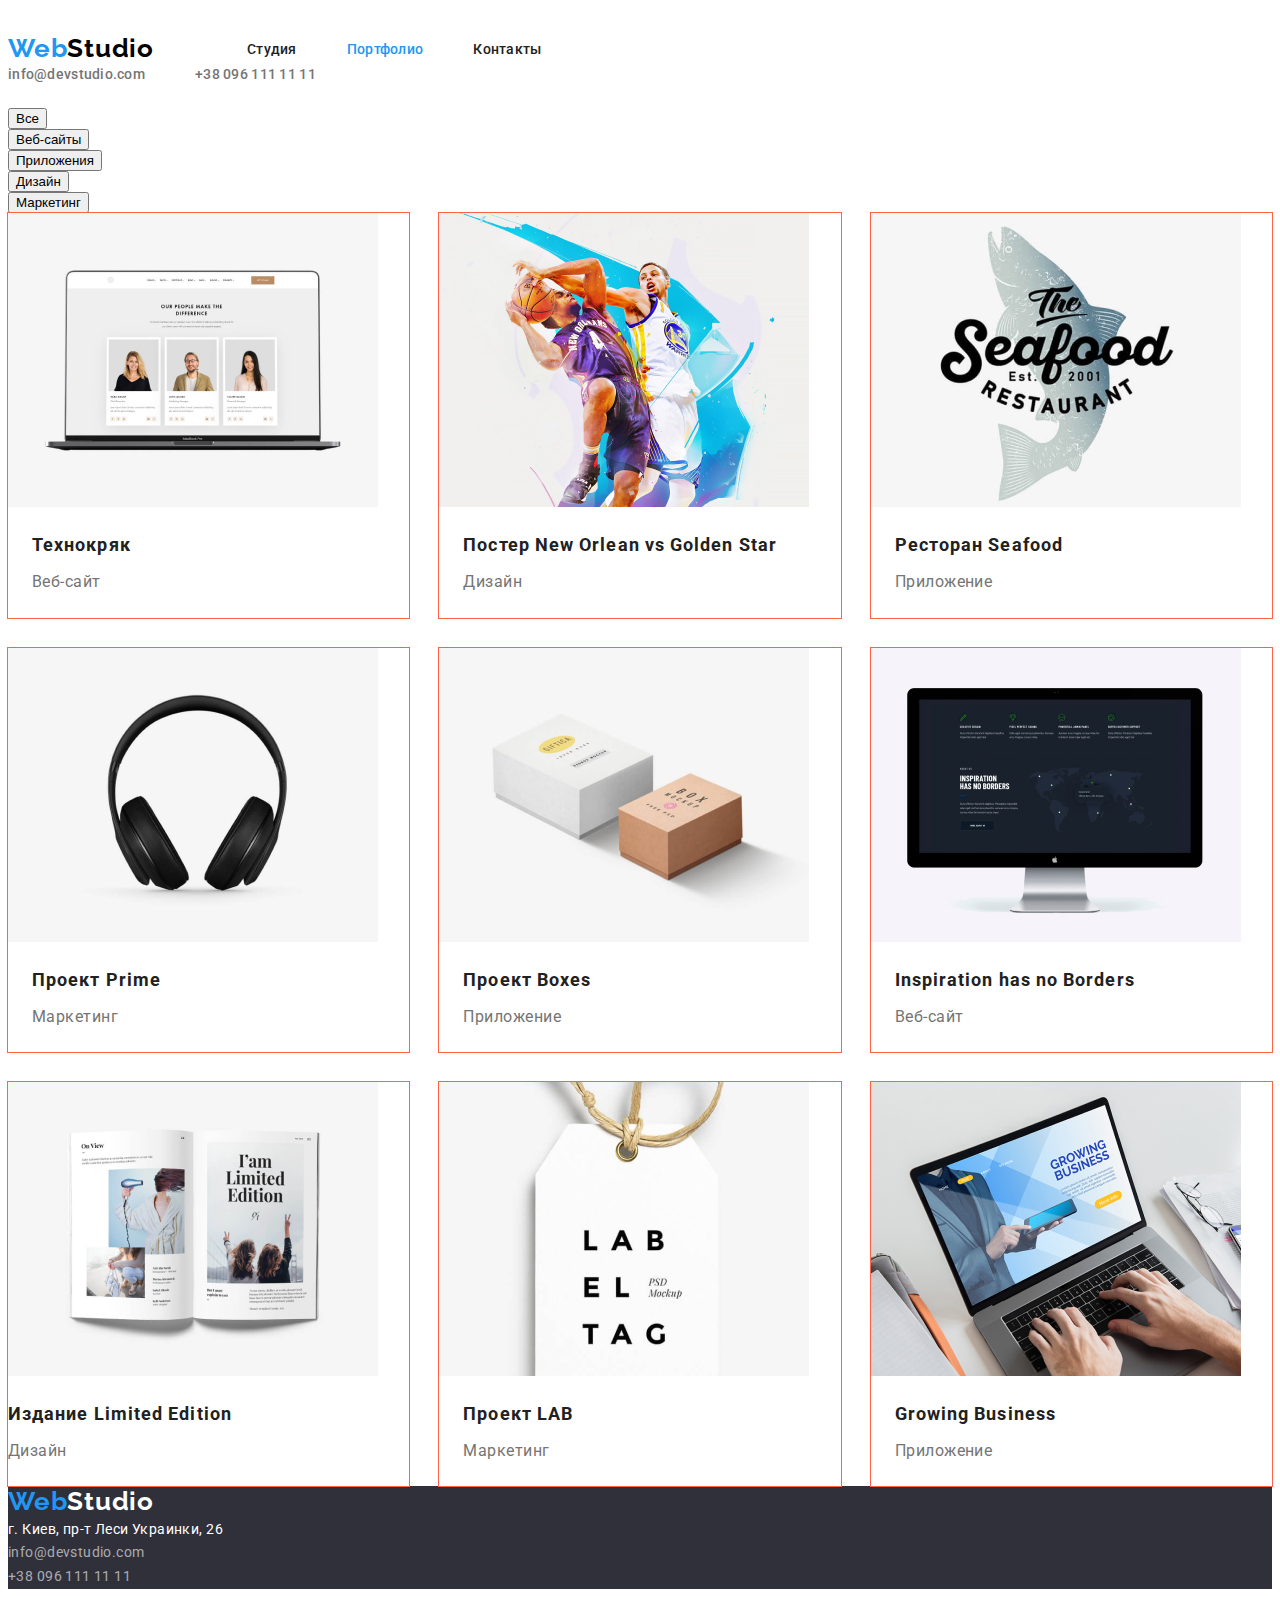
==== portofolio.html @ 1979590d "Создание репо" ====
<!DOCTYPE html>
<html lang="en-ru">
  <head>
    <meta charset="UTF-8" />
    <meta http-equiv="X-UA-Compatible" content="IE=edge" />
    <meta name="viewport" content="width=device-width, initial-scale=1.0" />
    <title>Portofolio</title>
    <link
      rel="stylesheet"
      href="https://cdnjs.cloudflare.com/ajax/libs/modern-normalize/1.0.0/modern-normalize.css"
      integrity="sha512-Zx6MlUMKSVJoQ+83OwhdILe8cSEsCzfqThJd7J/VA2UrK6Ctj85p+xzqfyuNXE5B1k25uUdmJ2OzItbBy9GHAQ=="
      crossorigin="anonymous"
    />
    <link rel="preconnect" href="https://fonts.gstatic.com" />
    <link
      href="https://fonts.googleapis.com/css2?family=Raleway:wght@700&family=Roboto:wght@400;700&display=swap"
      rel="stylesheet"
    />
    <link rel="stylesheet" href="css/style.css" />
  </head>
  <body>
    <header class="header">
      <!--Navigation-->
      <nav class="navigation">
        <a class="link logo-link" href="index.html"
          >Web<span class="logo-span">Studio</span></a
        >
        <ul class="navigation-list list">
          <li class="navigation-item">
            <a class="link navigation-link" href="index.html">Студия</a>
          </li>
          <li class="navigation-item">
            <a class="link navigation-link current" href="portofolio.html"
              >Портфолио</a
            >
          </li>
          <li class="navigation-item">
            <a class="link navigation-link" href="">Контакты</a>
          </li>
        </ul>
      </nav>
      <ul class="contact-list list">
        <li class="contact-item">
          <a class="link contact-link" href="mailto:info@devstudio.com"
            >info@devstudio.com</a
          >
        </li>
        <li class="contact-item">
          <a class="link contact-link" href="tel:+380961111111"
            >+38 096 111 11 11</a
          >
        </li>
      </ul>
    </header>
    <main>
      <!--services-->
      <section class="">
        <h1 class="visually-hidden">Услуги</h1>
        <ul class="list filter-list">
          <li><button class="modal-btn" type="button">Все</button></li>
          <li><button class="modal-btn" type="button">Веб-сайты</button></li>
          <li><button class="modal-btn" type="button">Приложения</button></li>
          <li><button class="modal-btn" type="button">Дизайн</button></li>
          <li><button class="modal-btn" type="button">Маркетинг</button></li>
        </ul>
      </section>

      <!--Work examples-->
      <section>
        <h2 class="visually-hidden">Портфолио</h2>
        <ul class="list cards-list">
          <li class="cards-item">
            <a class="link portofolio-kink" href="">
              <img
                src="./images/portfolio/img.jpg"
                alt="Веб-сайт открыт на наутбуке"
                width="370"
                height="294"
              />
              <div class="card-text">
                <h3 class="portofolio-heading">Технокряк</h3>
                <p class="portfolio-paragraph">Веб-сайт</p>
              </div>
            </a>
          </li>
          <li class="cards-item">
            <a class="link portofolio-kink" href="">
              <img
                src="./images/portfolio/img-1.jpg"
                alt="Дизайн, постер с баскетболистами"
              />
              <div class="card-text">
                <h3 class="portofolio-heading">
                  Постер New Orlean vs Golden Star
                </h3>
                <p class="portfolio-paragraph">Дизайн</p>
              </div>
            </a>
          </li>
          <li class="cards-item">
            <a class="link portofolio-kink" href="">
              <img
                src="./images/portfolio/img-2.jpg"
                alt="Приложение для ресторана Seafood"
              />
              <div class="card-text">
                <h3 class="portofolio-heading">Ресторан Seafood</h3>
                <p class="portfolio-paragraph">Приложение</p>
              </div>
            </a>
          </li>
          <li class="cards-item">
            <a class="link portofolio-kink" href="">
              <img
                src="./images/portfolio/img-3.jpg"
                alt="Маркетинг Проект Prime"
              />
              <div class="card-text">
                <h3 class="portofolio-heading">Проект Prime</h3>
                <p class="portfolio-paragraph">Маркетинг</p>
              </div>
            </a>
          </li>
          <li class="cards-item">
            <a class="link portofolio-kink" href="">
              <img
                src="./images/portfolio/img-4.jpg"
                alt="Приложение Проект Boxes"
              />
              <div class="card-text">
                <h3 class="portofolio-heading">Проект Boxes</h3>
                <p class="portfolio-paragraph">Приложение</p>
              </div>
            </a>
          </li>
          <li class="cards-item">
            <a class="link portofolio-kink" href="">
              <img
                src="./images/portfolio/img-5.jpg"
                alt="Веб-сайт открыт на компьютере"
              />
              <div class="card-text">
                <h3 class="portofolio-heading">Inspiration has no Borders</h3>
                <p class="portfolio-paragraph">Веб-сайт</p>
              </div>
            </a>
          </li>
          <li class="cards-item">
            <a class="link portofolio-kink" href=""
              ><img src="./images/portfolio/img-6.jpg" alt="Дизайн для книги" />
              <div>
                <h3 class="portofolio-heading">Издание Limited Edition</h3>
                <p class="portfolio-paragraph">Дизайн</p>
              </div>
            </a>
          </li>
          <li class="cards-item">
            <a class="link portofolio-kink" href=""
              ><img
                src="./images/portfolio/img-7.jpg"
                alt="Маркетинг Проект LAB"
              />
              <div class="card-text">
                <h3 class="portofolio-heading">Проект LAB</h3>
                <p class="portfolio-paragraph">Маркетинг</p>
              </div>
            </a>
          </li>
          <li class="cards-item">
            <a class="link portofolio-kink" href="">
              <img
                src="./images/portfolio/img-8.jpg"
                alt="Приложение Growing Business"
              />
              <div class="card-text">
                <h3 class="portofolio-heading">Growing Business</h3>
                <p class="portfolio-paragraph">Приложение</p>
              </div>
            </a>
          </li>
        </ul>
      </section>
    </main>
    <footer class="footer">
      <a class="link logo-link" href="/index.html"
        >Web<span class="footer-span">Studio</span>
      </a>
      <address class="address">
        <a
          class="link address-link"
          href="https://goo.gl/maps/austRMBX4qjxkUq26"
          >г. Киев, пр-т Леси Украинки, 26
        </a>
        <ul class="list">
          <li>
            <a
              class="link footter-contact-link"
              href="mailto:info@devstudio.com"
              >info@devstudio.com</a
            >
          </li>
          <li>
            <a class="link footter-contact-link" href="tel:+380961111111"
              >+38 096 111 11 11</a
            >
          </li>
        </ul>
      </address>
    </footer>
  </body>
</html>
---- css/style.css ----
:root {
  --main-font-family: Roboto, sans-serif;
  --main-color: #212121;
  --second-color: #757575;
  --blue-color: #2196f3;
  --white-color: #ffffff;
  --background-hero-color: #2f303a;
  --logo-color: #000000;
}

.link {
  text-decoration: none;
}
.list {
  list-style: none;
  list-style-type: none;
}
.address {
  font-style: normal;
}
h1,
h2,
h3,
h4,
h5,
h6,
p {
  margin: 0;
}
ul,
ol {
  padding: 0;
  margin: 0;
}
img {
  display: block;
}

body {
  font-family: var(--main-font-family);
  font-weight: 400;
  color: var(--main-color);
}
/*COMPONENTS*/
.conteiner {
  width: 1200px;
  margin: 0 auto;
  padding-right: 15px;
  padding-left: 15px;
}
/*HEADER*/
.header {
  padding-top: 25px;
  padding-bottom: 25px;
}
.header .conteiner {
  display: flex;
  align-items: center;
}

/*NAVIGATION*/
.navigation {
  display: flex;
  align-items: center;
}
.navigation-link {
  font-style: normal;
  font-weight: 500;
  font-size: 14px;
  line-height: 1.14;
  letter-spacing: 0.02em;
  color: var(--main-color);
}

.navigation-list .link.current {
  color: var(--blue-color);
}
.navigation-list {
  display: flex;
}
.navigation-link:focus,
.navigation-link:hover,
.navigation-link:active {
  color: var(--blue-color);
}
.navigation-item:not(:last-child) {
  margin-right: 50px;
}
.logo-link {
  font-family: Raleway;
  font-style: normal;
  font-weight: bold;
  font-size: 26px;
  line-height: 1.2;
  letter-spacing: 0.03em;
  color: var(--blue-color);
  margin-right: 93px;
}
.logo-span {
  color: var(--logo-color);
}
.contact-list {
  margin-left: auto;
  display: flex;
}
.contact-link {
  font-style: normal;
  font-weight: 500;
  font-size: 14px;
  line-height: 1.14;
  letter-spacing: 0.02em;
  color: var(--second-color);
  margin-right: 50px;
}
.contact-link:focus,
.contact-link:hover {
  color: var(--blue-color);
}
/*HERO*/
.hero .conteiner {
  align-items: center;
  display: flex;
  flex-wrap: wrap;
  justify-content: center;
}
.hero {
  background: var(--background-hero-color);
}

.hero-heading {
  font-weight: 900;
  font-size: 44px;
  line-height: 1.36;
  text-align: center;
  letter-spacing: 0.06em;
  text-transform: uppercase;
  color: var(--white-color);
  margin-left: 252px;
  margin-right: 252px;
  margin-top: 200px;
}
.hero-btn {
  font-family: var(--main-font-family);
  font-weight: bold;
  font-size: 16px;
  line-height: 1.875;
  letter-spacing: 0.06em;
  color: #212121;
  box-shadow: 0px 4px 4px rgba(0, 0, 0, 0.15);
  border-radius: 4px;
  padding: 10px 32px;
  margin-top: 30px;
  margin-bottom: 200px;
}
.hero-btn:focus,
.hero-btn:hover {
  color: #ffffff;
  background: #2196f3;
  cursor: pointer;
}

/*QUALITY*/
.quality-section .conteiner {
  display: flex;
  margin-top: 94px;
}
.quality-list {
  display: flex;
}
.quality-heading {
  font-weight: bold;
  font-size: 14px;
  line-height: 1.14;
  letter-spacing: 0.03em;
  text-transform: uppercase;
  color: var(--main-color);
}
.quality-paragraph {
  font-weight: normal;
  font-size: 14px;
  line-height: 1.71;
  letter-spacing: 0.03em;
  color: var(--second-color);
}
/*WORK*/
.work-heading {
  font-weight: bold;
  font-size: 36px;
  line-height: 1.16;
  text-align: center;
  letter-spacing: 0.03em;
  color: var(--main-color);
}
/*TEAM*/
.team-heading {
  font-weight: 500;
  font-size: 16px;
  line-height: 1.18;
  text-align: center;
  letter-spacing: 0.03em;
  color: var(--main-color);
}
.team-head {
  font-weight: bold;
  font-size: 36px;
  line-height: 1.16;
  text-align: center;
  letter-spacing: 0.03em;
  color: var(--main-color);
}
.team-paragraph {
  font-weight: normal;
  font-size: 16px;
  line-height: 1.18;
  text-align: center;
  letter-spacing: 0.03em;
  color: var(--second-color);
}

/*PORTFOLIO-PAGE*/
.visually-hidden {
  display: none;
}
.filter-btn {
  font-weight: 500;
  font-size: 16px;
  line-height: 1.6;
  text-align: center;
  letter-spacing: 0.03em;
  color: var(--main-color);
}
.filter-btn:focus,
.filter-btn:hover {
  background: var(--blue-color);
  font-weight: 500;
  font-size: 16px;
  line-height: 1.6;
  text-align: center;
  letter-spacing: 0.03em;
  color: var(--white-color);
}
/*PORTFOLIO*/
.cards-list {
  display: flex;
  flex-wrap: wrap;
  margin-left: -30px;
  margin-top: -30px;
}
.card-text {
  padding-left: 24px;
  padding-right: 24px;
  padding-bottom: 20px;
  justify-content: center;
}
.cards-item {
  outline: 1px solid tomato;
  flex-basis: calc(100% / 3 - 30px);
  margin-left: 30px;
  margin-top: 30px;
}
.portofolio-link {
  font-family: var(--main-font-family);
  font-weight: bold;
  font-size: 18px;
  line-height: 2;
  letter-spacing: 0.06em;
  color: var(--main-color);
}
.portfolio-paragraph {
  font-family: var(--main-font-family);
  font-weight: normal;
  font-size: 16px;
  line-height: 1.9;
  letter-spacing: 0.03em;
  color: var(--second-color);
  margin-top: 4px;
}
.portofolio-heading {
  font-style: normal;
  font-weight: bold;
  font-size: 18px;
  line-height: 36px;
  letter-spacing: 0.06em;
  color: var(--main-color);
  margin-top: 20px;
  margin-bottom: 0px;
}

/*FOOTER*/
.footter-contact-link {
  font-weight: normal;
  font-size: 14px;
  line-height: 1.71;
  letter-spacing: 0.03em;
  color: rgba(255, 255, 255, 0.6);
}
.address-link {
  font-weight: normal;
  font-size: 14px;
  line-height: 1.71;
  letter-spacing: 0.03em;
  color: var(--white-color);
}
.footer {
  background-color: var(--background-hero-color);
}
.footer-span {
  color: var(--white-color);
}
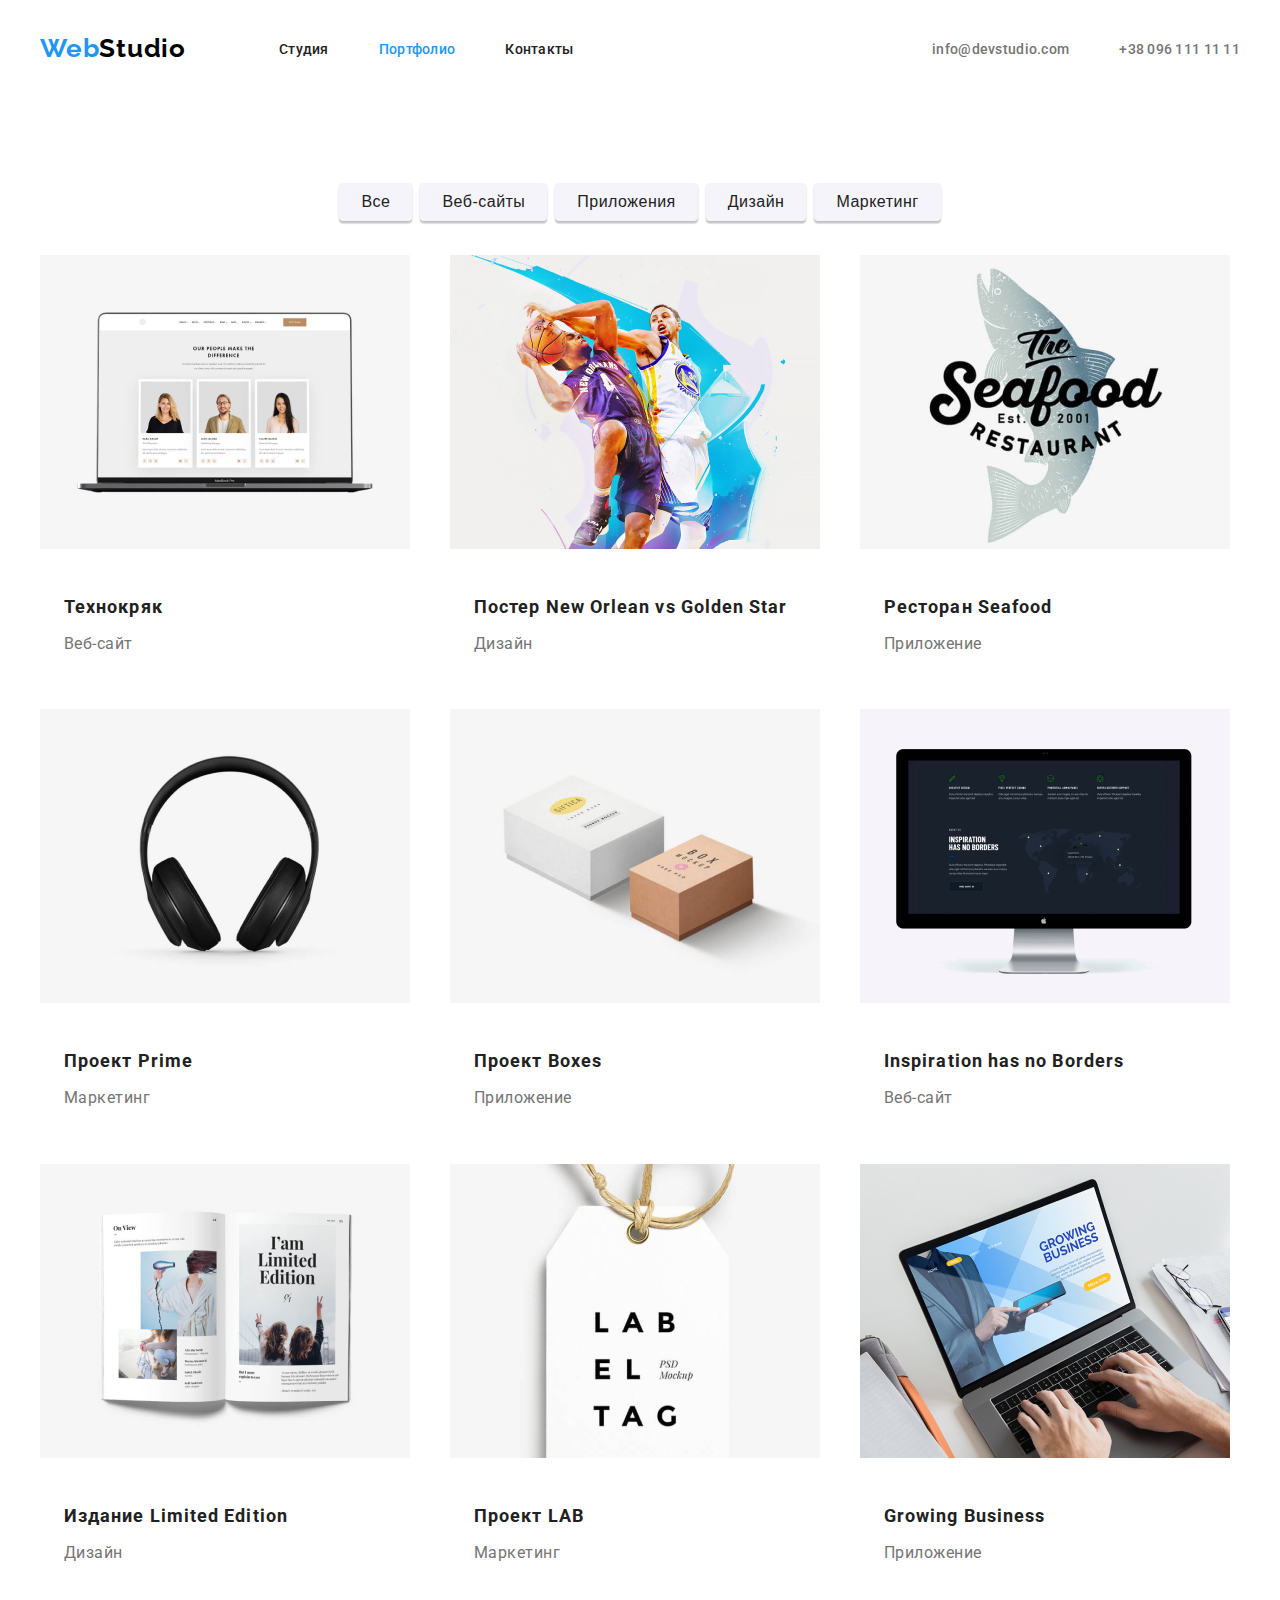
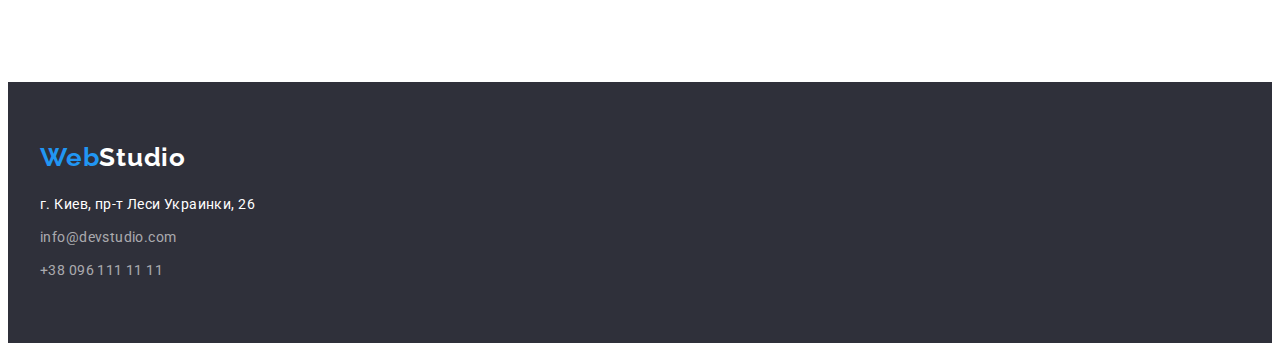
==== commit 52403b12: "Git" ====
--- a/portofolio.html
+++ b/portofolio.html
@@ -21,191 +21,208 @@
   <body>
     <header class="header">
       <!--Navigation-->
-      <nav class="navigation">
-        <a class="link logo-link" href="index.html"
-          >Web<span class="logo-span">Studio</span></a
-        >
-        <ul class="navigation-list list">
-          <li class="navigation-item">
-            <a class="link navigation-link" href="index.html">Студия</a>
-          </li>
-          <li class="navigation-item">
-            <a class="link navigation-link current" href="portofolio.html"
-              >Портфолио</a
-            >
-          </li>
-          <li class="navigation-item">
-            <a class="link navigation-link" href="">Контакты</a>
-          </li>
-        </ul>
-      </nav>
-      <ul class="contact-list list">
-        <li class="contact-item">
-          <a class="link contact-link" href="mailto:info@devstudio.com"
-            >info@devstudio.com</a
+      <div class="conteiner">
+        <nav class="navigation">
+          <a class="link logo-link" href="index.html"
+            >Web<span class="logo-span">Studio</span></a
           >
-        </li>
-        <li class="contact-item">
-          <a class="link contact-link" href="tel:+380961111111"
-            >+38 096 111 11 11</a
-          >
-        </li>
-      </ul>
-    </header>
-    <main>
-      <!--services-->
-      <section class="">
-        <h1 class="visually-hidden">Услуги</h1>
-        <ul class="list filter-list">
-          <li><button class="modal-btn" type="button">Все</button></li>
-          <li><button class="modal-btn" type="button">Веб-сайты</button></li>
-          <li><button class="modal-btn" type="button">Приложения</button></li>
-          <li><button class="modal-btn" type="button">Дизайн</button></li>
-          <li><button class="modal-btn" type="button">Маркетинг</button></li>
-        </ul>
-      </section>
-
-      <!--Work examples-->
-      <section>
-        <h2 class="visually-hidden">Портфолио</h2>
-        <ul class="list cards-list">
-          <li class="cards-item">
-            <a class="link portofolio-kink" href="">
-              <img
-                src="./images/portfolio/img.jpg"
-                alt="Веб-сайт открыт на наутбуке"
-                width="370"
-                height="294"
-              />
-              <div class="card-text">
-                <h3 class="portofolio-heading">Технокряк</h3>
-                <p class="portfolio-paragraph">Веб-сайт</p>
-              </div>
-            </a>
-          </li>
-          <li class="cards-item">
-            <a class="link portofolio-kink" href="">
-              <img
-                src="./images/portfolio/img-1.jpg"
-                alt="Дизайн, постер с баскетболистами"
-              />
-              <div class="card-text">
-                <h3 class="portofolio-heading">
-                  Постер New Orlean vs Golden Star
-                </h3>
-                <p class="portfolio-paragraph">Дизайн</p>
-              </div>
-            </a>
-          </li>
-          <li class="cards-item">
-            <a class="link portofolio-kink" href="">
-              <img
-                src="./images/portfolio/img-2.jpg"
-                alt="Приложение для ресторана Seafood"
-              />
-              <div class="card-text">
-                <h3 class="portofolio-heading">Ресторан Seafood</h3>
-                <p class="portfolio-paragraph">Приложение</p>
-              </div>
-            </a>
-          </li>
-          <li class="cards-item">
-            <a class="link portofolio-kink" href="">
-              <img
-                src="./images/portfolio/img-3.jpg"
-                alt="Маркетинг Проект Prime"
-              />
-              <div class="card-text">
-                <h3 class="portofolio-heading">Проект Prime</h3>
-                <p class="portfolio-paragraph">Маркетинг</p>
-              </div>
-            </a>
-          </li>
-          <li class="cards-item">
-            <a class="link portofolio-kink" href="">
-              <img
-                src="./images/portfolio/img-4.jpg"
-                alt="Приложение Проект Boxes"
-              />
-              <div class="card-text">
-                <h3 class="portofolio-heading">Проект Boxes</h3>
-                <p class="portfolio-paragraph">Приложение</p>
-              </div>
-            </a>
-          </li>
-          <li class="cards-item">
-            <a class="link portofolio-kink" href="">
-              <img
-                src="./images/portfolio/img-5.jpg"
-                alt="Веб-сайт открыт на компьютере"
-              />
-              <div class="card-text">
-                <h3 class="portofolio-heading">Inspiration has no Borders</h3>
-                <p class="portfolio-paragraph">Веб-сайт</p>
-              </div>
-            </a>
-          </li>
-          <li class="cards-item">
-            <a class="link portofolio-kink" href=""
-              ><img src="./images/portfolio/img-6.jpg" alt="Дизайн для книги" />
-              <div>
-                <h3 class="portofolio-heading">Издание Limited Edition</h3>
-                <p class="portfolio-paragraph">Дизайн</p>
-              </div>
-            </a>
-          </li>
-          <li class="cards-item">
-            <a class="link portofolio-kink" href=""
-              ><img
-                src="./images/portfolio/img-7.jpg"
-                alt="Маркетинг Проект LAB"
-              />
-              <div class="card-text">
-                <h3 class="portofolio-heading">Проект LAB</h3>
-                <p class="portfolio-paragraph">Маркетинг</p>
-              </div>
-            </a>
-          </li>
-          <li class="cards-item">
-            <a class="link portofolio-kink" href="">
-              <img
-                src="./images/portfolio/img-8.jpg"
-                alt="Приложение Growing Business"
-              />
-              <div class="card-text">
-                <h3 class="portofolio-heading">Growing Business</h3>
-                <p class="portfolio-paragraph">Приложение</p>
-              </div>
-            </a>
-          </li>
-        </ul>
-      </section>
-    </main>
-    <footer class="footer">
-      <a class="link logo-link" href="/index.html"
-        >Web<span class="footer-span">Studio</span>
-      </a>
-      <address class="address">
-        <a
-          class="link address-link"
-          href="https://goo.gl/maps/austRMBX4qjxkUq26"
-          >г. Киев, пр-т Леси Украинки, 26
-        </a>
-        <ul class="list">
-          <li>
-            <a
-              class="link footter-contact-link"
-              href="mailto:info@devstudio.com"
+          <ul class="navigation-list list">
+            <li class="navigation-item">
+              <a class="link navigation-link" href="index.html">Студия</a>
+            </li>
+            <li class="navigation-item">
+              <a class="link navigation-link current" href="portofolio.html"
+                >Портфолио</a
+              >
+            </li>
+            <li class="navigation-item">
+              <a class="link navigation-link" href="">Контакты</a>
+            </li>
+          </ul>
+        </nav>
+        <ul class="contact-list list">
+          <li class="contact-item">
+            <a class="link contact-link" href="mailto:info@devstudio.com"
               >info@devstudio.com</a
             >
           </li>
-          <li>
-            <a class="link footter-contact-link" href="tel:+380961111111"
+          <li class="contact-item">
+            <a class="link contact-link" href="tel:+380961111111"
               >+38 096 111 11 11</a
             >
           </li>
         </ul>
-      </address>
+      </div>
+    </header>
+    <main>
+      <!--Work examples-->
+      <section class="work-examples-section">
+        <div class="conteiner">
+          <h1 class="visually-hidden">Услуги</h1>
+          <ul class="list service-filter-list">
+            <li class="service-list-item">
+              <button class="modal-btn" type="button">Все</button>
+            </li>
+            <li class="service-list-item">
+              <button class="modal-btn" type="button">Веб-сайты</button>
+            </li>
+            <li class="service-list-item">
+              <button class="modal-btn" type="button">Приложения</button>
+            </li>
+            <li class="service-list-item">
+              <button class="modal-btn" type="button">Дизайн</button>
+            </li>
+            <li class="service-list-item">
+              <button class="modal-btn" type="button">Маркетинг</button>
+            </li>
+          </ul>
+          <h2 class="visually-hidden">Портфолио</h2>
+          <ul class="list cards-list">
+            <li class="cards-list-item">
+              <a class="link portofolio-kink" href="">
+                <img
+                  src="./images/portfolio/img.jpg"
+                  alt="Веб-сайт открыт на наутбуке"
+                />
+                <div class="card-text">
+                  <h3 class="portofolio-heading">Технокряк</h3>
+                  <p class="portfolio-paragraph">Веб-сайт</p>
+                </div>
+              </a>
+            </li>
+            <li class="cards-list-item">
+              <a class="link portofolio-kink" href="">
+                <img
+                  src="./images/portfolio/img-1.jpg"
+                  alt="Дизайн, постер с баскетболистами"
+                />
+                <div class="card-text">
+                  <h3 class="portofolio-heading">
+                    Постер New Orlean vs Golden Star
+                  </h3>
+                  <p class="portfolio-paragraph">Дизайн</p>
+                </div>
+              </a>
+            </li>
+            <li class="cards-list-item">
+              <a class="link portofolio-kink" href="">
+                <img
+                  src="./images/portfolio/img-2.jpg"
+                  alt="Приложение для ресторана Seafood"
+                />
+                <div class="card-text">
+                  <h3 class="portofolio-heading">Ресторан Seafood</h3>
+                  <p class="portfolio-paragraph">Приложение</p>
+                </div>
+              </a>
+            </li>
+            <li class="cards-list-item">
+              <a class="link portofolio-kink" href="">
+                <img
+                  src="./images/portfolio/img-3.jpg"
+                  alt="Маркетинг Проект Prime"
+                />
+                <div class="card-text">
+                  <h3 class="portofolio-heading">Проект Prime</h3>
+                  <p class="portfolio-paragraph">Маркетинг</p>
+                </div>
+              </a>
+            </li>
+            <li class="cards-list-item">
+              <a class="link portofolio-kink" href="">
+                <img
+                  src="./images/portfolio/img-4.jpg"
+                  alt="Приложение Проект Boxes"
+                />
+                <div class="card-text">
+                  <h3 class="portofolio-heading">Проект Boxes</h3>
+                  <p class="portfolio-paragraph">Приложение</p>
+                </div>
+              </a>
+            </li>
+            <li class="cards-list-item">
+              <a class="link portofolio-kink" href="">
+                <img
+                  src="./images/portfolio/img-5.jpg"
+                  alt="Веб-сайт открыт на компьютере"
+                />
+                <div class="card-text">
+                  <h3 class="portofolio-heading">Inspiration has no Borders</h3>
+                  <p class="portfolio-paragraph">Веб-сайт</p>
+                </div>
+              </a>
+            </li>
+            <li class="cards-list-item">
+              <a class="link portofolio-kink" href=""
+                ><img
+                  src="./images/portfolio/img-6.jpg"
+                  alt="Дизайн для книги"
+                />
+                <div class="card-text">
+                  <h3 class="portofolio-heading">Издание Limited Edition</h3>
+                  <p class="portfolio-paragraph">Дизайн</p>
+                </div>
+              </a>
+            </li>
+            <li class="cards-list-item">
+              <a class="link portofolio-kink" href=""
+                ><img
+                  src="./images/portfolio/img-7.jpg"
+                  alt="Маркетинг Проект LAB"
+                />
+                <div class="card-text">
+                  <h3 class="portofolio-heading">Проект LAB</h3>
+                  <p class="portfolio-paragraph">Маркетинг</p>
+                </div>
+              </a>
+            </li>
+            <li class="cards-list-item">
+              <a class="link portofolio-kink" href="">
+                <img
+                  src="./images/portfolio/img-8.jpg"
+                  alt="Приложение Growing Business"
+                />
+                <div class="card-text">
+                  <h3 class="portofolio-heading">Growing Business</h3>
+                  <p class="portfolio-paragraph">Приложение</p>
+                </div>
+              </a>
+            </li>
+          </ul>
+        </div>
+      </section>
+    </main>
+
+    <!--FOOTER-->
+    <footer class="footer">
+      <div class="conteiner">
+        <a class="link logo-link-footer" href="/index.html"
+          >Web<span class="footer-span">Studio</span></a
+        >
+        <address class="address">
+          <ul class="list footer-list">
+            <li class="footer-item">
+              <a
+                class="link address-link"
+                href="https://goo.gl/maps/austRMBX4qjxkUq26"
+                >г. Киев, пр-т Леси Украинки, 26
+              </a>
+            </li>
+            <li class="footer-item">
+              <a
+                class="link footter-contact-link"
+                href="mailto:info@devstudio.com"
+                >info@devstudio.com</a
+              >
+            </li>
+            <li class="footer-item">
+              <a class="link footter-contact-link" href="tel:+380961111111"
+                >+38 096 111 11 11</a
+              >
+            </li>
+          </ul>
+        </address>
+      </div>
     </footer>
   </body>
 </html>
--- a/css/style.css
+++ b/css/style.css
@@ -6,6 +6,8 @@
   --white-color: #ffffff;
   --background-hero-color: #2f303a;
   --logo-color: #000000;
+  --section-pt: 94px;
+  --section-pb: 94px;
 }
 
 .link {
@@ -34,6 +36,7 @@
 }
 img {
   display: block;
+  max-width: 100%;
 }
 
 body {
@@ -41,12 +44,17 @@
   font-weight: 400;
   color: var(--main-color);
 }
+button {
+  border: none;
+}
+
 /*COMPONENTS*/
 .conteiner {
   width: 1200px;
   margin: 0 auto;
+  padding-left: 15px;
   padding-right: 15px;
-  padding-left: 15px;
+  
 }
 /*HEADER*/
 .header {
@@ -58,6 +66,7 @@
   align-items: center;
 }
 
+
 /*NAVIGATION*/
 .navigation {
   display: flex;
@@ -100,8 +109,12 @@
   color: var(--logo-color);
 }
 .contact-list {
+  display: flex;
   margin-left: auto;
-  display: flex;
+  
+}
+.contact-item:not(:last-child) {
+  margin-right: 50px;
 }
 .contact-link {
   font-style: normal;
@@ -110,21 +123,24 @@
   line-height: 1.14;
   letter-spacing: 0.02em;
   color: var(--second-color);
-  margin-right: 50px;
 }
 .contact-link:focus,
 .contact-link:hover {
   color: var(--blue-color);
 }
+
+
 /*HERO*/
-.hero .conteiner {
-  align-items: center;
-  display: flex;
-  flex-wrap: wrap;
-  justify-content: center;
-}
+
 .hero {
   background: var(--background-hero-color);
+   
+  padding-top: 200px;
+  padding-bottom: 200px;
+
+}
+.hero .conteiner {
+text-align: center;
 }
 
 .hero-heading {
@@ -135,11 +151,13 @@
   letter-spacing: 0.06em;
   text-transform: uppercase;
   color: var(--white-color);
-  margin-left: 252px;
-  margin-right: 252px;
-  margin-top: 200px;
+  max-width: 696px;
+  margin: auto;
+  
+ 
 }
 .hero-btn {
+  min-width: 200px;
   font-family: var(--main-font-family);
   font-weight: bold;
   font-size: 16px;
@@ -150,23 +168,32 @@
   border-radius: 4px;
   padding: 10px 32px;
   margin-top: 30px;
-  margin-bottom: 200px;
+  cursor: pointer;
+  background: #2196F3;
 }
 .hero-btn:focus,
 .hero-btn:hover {
   color: #ffffff;
-  background: #2196f3;
-  cursor: pointer;
-}
+  
+  
+}
+
 
 /*QUALITY*/
-.quality-section .conteiner {
-  display: flex;
-  margin-top: 94px;
+.quality-section{
+  padding-top: var(--section-pt);
+  padding-bottom: var(--section-pb);
 }
 .quality-list {
   display: flex;
-}
+  margin-left: -30px;
+  margin-top: -30px;
+  }
+  .quality-item {
+  flex-basis: calc(100% / 4 - 30px);
+  margin-left: 30px;
+  margin-top: 30px;
+  }
 .quality-heading {
   font-weight: bold;
   font-size: 14px;
@@ -174,6 +201,7 @@
   letter-spacing: 0.03em;
   text-transform: uppercase;
   color: var(--main-color);
+  margin-bottom: 10px;
 }
 .quality-paragraph {
   font-weight: normal;
@@ -182,7 +210,24 @@
   letter-spacing: 0.03em;
   color: var(--second-color);
 }
+
+
 /*WORK*/
+.work-section {
+  
+  padding-bottom: var(--section-pb);
+}
+.work-list {
+  display: flex;
+  margin-left: -30px;
+  margin-top: -30px;
+}
+.work-item {
+  flex-basis: calc(100% / 3 - 30px);
+  margin-left: 30px;
+  margin-top: 30px;
+  
+}
 .work-heading {
   font-weight: bold;
   font-size: 36px;
@@ -190,8 +235,40 @@
   text-align: center;
   letter-spacing: 0.03em;
   color: var(--main-color);
-}
+  margin-bottom: 50px;
+}
+
+
 /*TEAM*/
+.team-section {
+  background: #F5F4FA;
+  padding-top: var(--section-pt);
+  padding-bottom: var(--section-pb);
+  
+}
+.team-head {
+  font-weight: bold;
+  font-size: 36px;
+  line-height: 1.16;
+  text-align: center;
+  letter-spacing: 0.03em;
+  color: var(--main-color);
+  margin-bottom: 50px;
+}
+.team-list {
+  display: flex;
+  margin-left: -30px;
+  margin-top: -30px; 
+}
+.team-list-item {
+  
+  flex-basis: calc(100% / 3 - 30px);
+  margin-left: 30px;
+  margin-top: 30px;
+  background: #FFFFFF;
+  box-shadow: 0px 1px 3px rgba(0, 0, 0, 0.12), 0px 1px 1px rgba(0, 0, 0, 0.14), 0px 2px 1px rgba(0, 0, 0, 0.2);
+  border-radius: 0px 0px 4px 4px;
+}
 .team-heading {
   font-weight: 500;
   font-size: 16px;
@@ -199,14 +276,7 @@
   text-align: center;
   letter-spacing: 0.03em;
   color: var(--main-color);
-}
-.team-head {
-  font-weight: bold;
-  font-size: 36px;
-  line-height: 1.16;
-  text-align: center;
-  letter-spacing: 0.03em;
-  color: var(--main-color);
+  margin-bottom: 10px;
 }
 .team-paragraph {
   font-weight: normal;
@@ -216,21 +286,50 @@
   letter-spacing: 0.03em;
   color: var(--second-color);
 }
+.team-list-content-wrapper {
+  padding-top: 30px;
+  padding-bottom: 30px;
+}
+
 
 /*PORTFOLIO-PAGE*/
 .visually-hidden {
-  display: none;
-}
-.filter-btn {
+  position: absolute !important;
+  clip: rect(1px 1px 1px 1px); /* IE6, IE7 */
+  clip: rect(1px, 1px, 1px, 1px);
+  padding: 0 !important;
+  border: 0 !important;
+  height: 1px !important;
+  width: 1px !important;
+  overflow: hidden;
+}
+.services-section {
+  padding-top: var(--section-pt);
+  padding-bottom: 34px;
+}
+.service-filter-list {
+  display: flex;
+  justify-content: center;
+  
+}
+.service-list-item {
+  margin-left: not;
+  }
+.modal-btn {
+  min-width: 73px;
   font-weight: 500;
   font-size: 16px;
   line-height: 1.6;
   text-align: center;
   letter-spacing: 0.03em;
   color: var(--main-color);
-}
-.filter-btn:focus,
-.filter-btn:hover {
+  background: #F5F4FA;
+  border-radius: 4px;
+  padding: 6px 22px;
+  box-shadow: 0px 3px 1px rgba(0, 0, 0, 0.1), 0px 1px 2px rgba(0, 0, 0, 0.08), 0px 2px 2px rgba(0, 0, 0, 0.12);
+}
+.modal-btn:focus,
+.modal-btn:hover {
   background: var(--blue-color);
   font-weight: 500;
   font-size: 16px;
@@ -238,8 +337,24 @@
   text-align: center;
   letter-spacing: 0.03em;
   color: var(--white-color);
-}
+  box-shadow: 0px 3px 1px rgba(0, 0, 0, 0.1), 0px 1px 2px rgba(0, 0, 0, 0.08), 0px 2px 2px rgba(0, 0, 0, 0.12);
+  border-radius: 4px;
+  cursor: pointer;
+}
+
+
 /*PORTFOLIO*/
+.work-examples-section {
+  padding-top: var(--section-pt);
+  padding-bottom: var(--section-pb);
+}
+.service-filter-list {
+  margin-bottom: 34px;
+}
+.service-list-item:not(:first-child) {
+  margin-left: 8px;
+  
+}
 .cards-list {
   display: flex;
   flex-wrap: wrap;
@@ -247,16 +362,16 @@
   margin-top: -30px;
 }
 .card-text {
-  padding-left: 24px;
-  padding-right: 24px;
-  padding-bottom: 20px;
-  justify-content: center;
-}
-.cards-item {
-  outline: 1px solid tomato;
+  padding: 20px 24px;
+}
+.cards-list-item {
   flex-basis: calc(100% / 3 - 30px);
   margin-left: 30px;
   margin-top: 30px;
+  
+}
+.cards-list-item:hover {
+box-shadow: 0px 4px 4px rgba(0, 0, 0, 0.25);
 }
 .portofolio-link {
   font-family: var(--main-font-family);
@@ -286,7 +401,26 @@
   margin-bottom: 0px;
 }
 
+
 /*FOOTER*/
+.footer{
+  padding-top: 60px;
+  padding-bottom: 60px;
+}
+.logo-link-footer {
+  display: block;
+  margin-bottom: 20px;
+  font-family: Raleway;
+  font-style: normal;
+  font-weight: bold;
+  font-size: 26px;
+  line-height: 1.2;
+  letter-spacing: 0.03em;
+  color: var(--blue-color);
+}
+.footer-item:not(:last-child) {
+  margin-bottom: 9px;
+}
 .footter-contact-link {
   font-weight: normal;
   font-size: 14px;
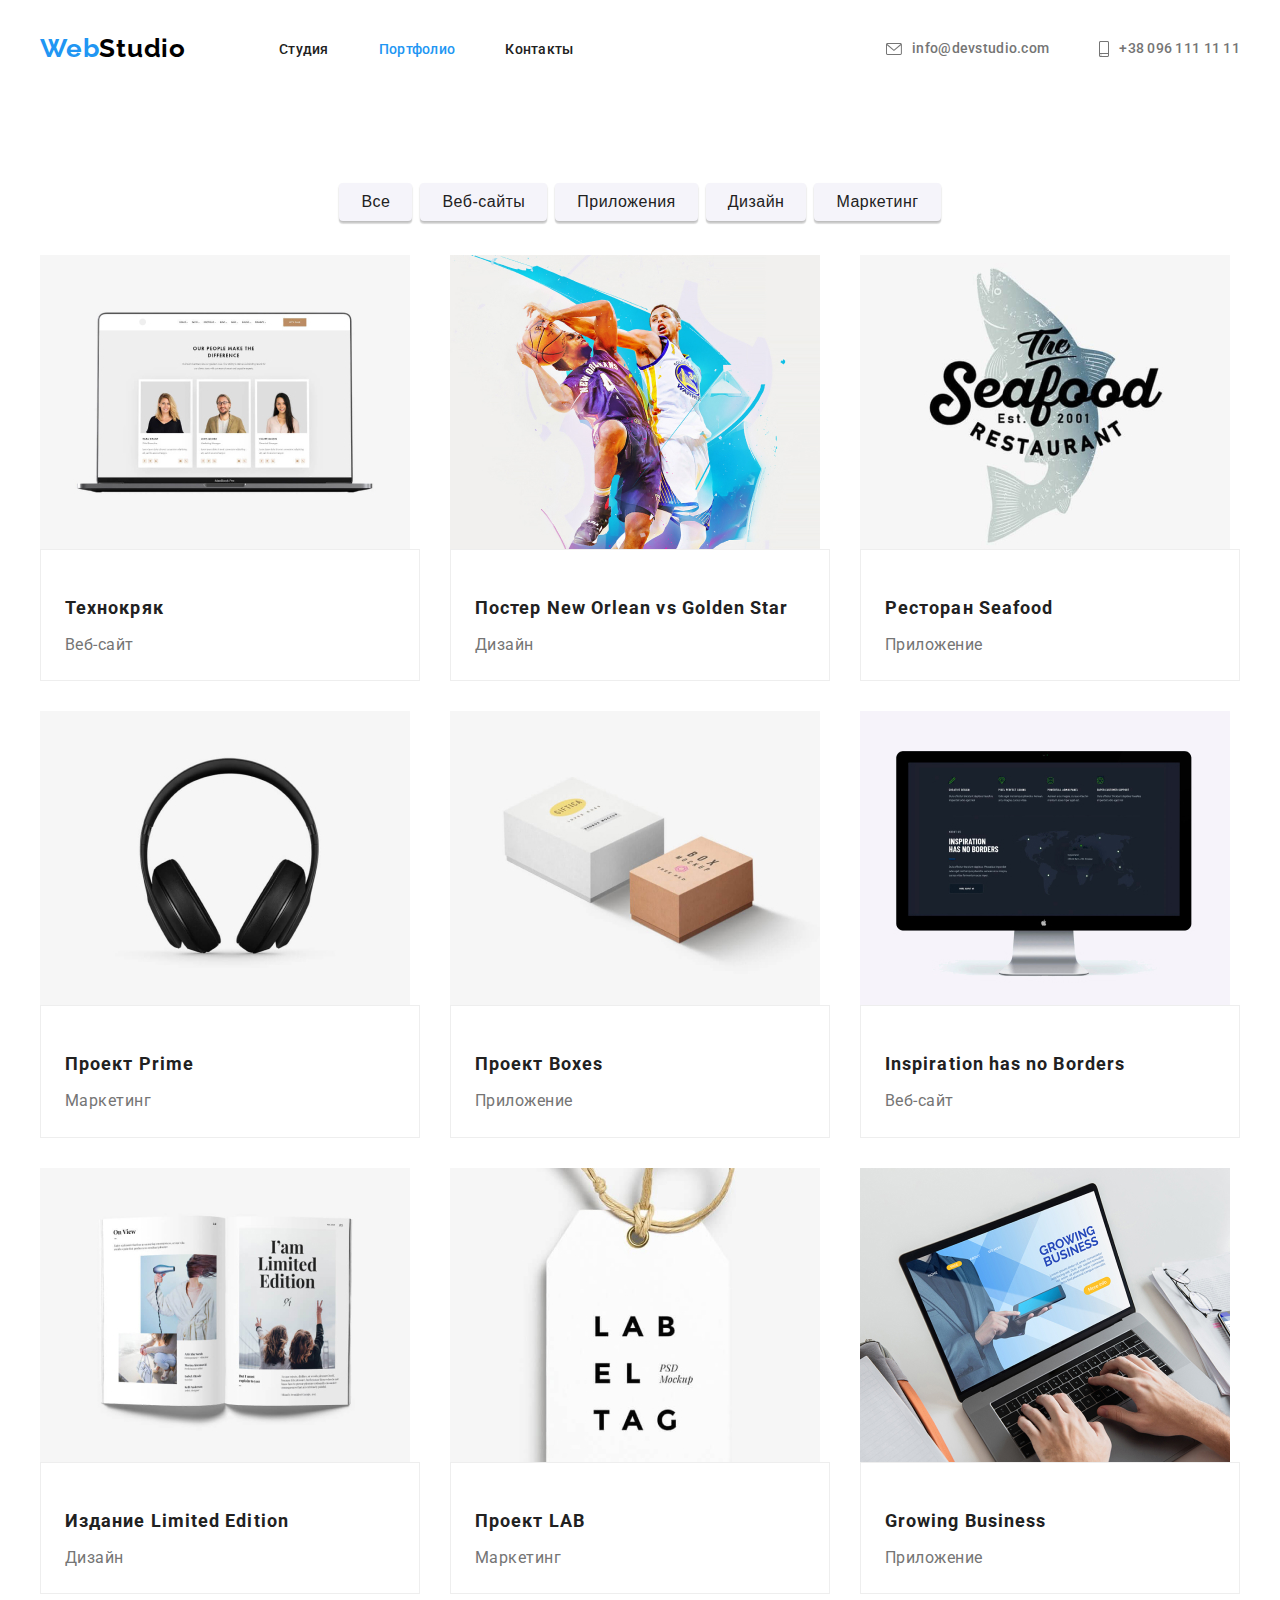
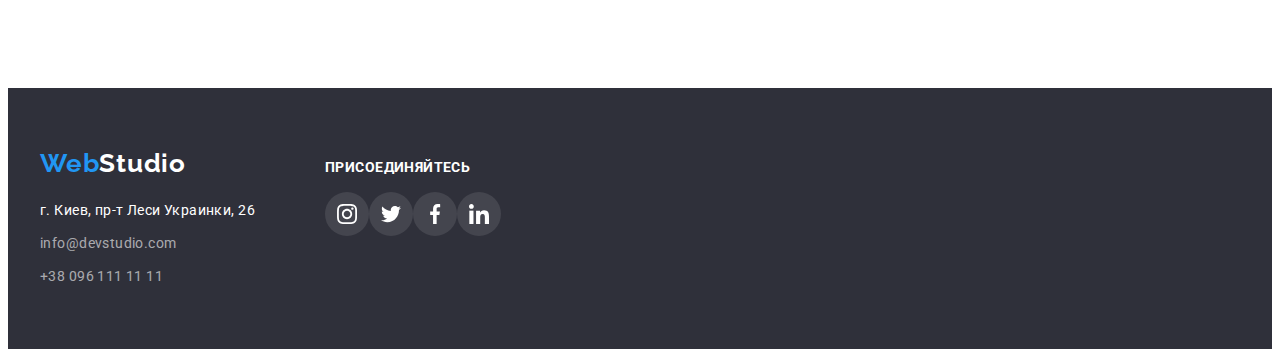
==== commit 7acd357c: "Добавлен Sprite.svg. Добавлены иконки в секции" ====
--- a/portofolio.html
+++ b/portofolio.html
@@ -42,13 +42,19 @@
         </nav>
         <ul class="contact-list list">
           <li class="contact-item">
-            <a class="link contact-link" href="mailto:info@devstudio.com"
-              >info@devstudio.com</a
-            >
+            <a class="link contact-link" href="mailto:info@devstudio.com">
+              <svg width="16px" height="12px" class="contact-icon">
+                <use href="./images/sprite.svg#icon-envelope-hover"></use>
+              </svg>
+              info@devstudio.com
+            </a>
           </li>
           <li class="contact-item">
-            <a class="link contact-link" href="tel:+380961111111"
-              >+38 096 111 11 11</a
+            <a class="link contact-link" href="tel:+380961111111">
+              <svg width="10px" height="16px" class="contact-icon">
+                <use href="./images/sprite.svg#icon-smartphone"></use>
+              </svg>
+              +38 096 111 11 11</a
             >
           </li>
         </ul>
@@ -196,6 +202,7 @@
     <!--FOOTER-->
     <footer class="footer">
       <div class="conteiner">
+        <div class="logo-adress">
         <a class="link logo-link-footer" href="/index.html"
           >Web<span class="footer-span">Studio</span></a
         >
@@ -222,6 +229,41 @@
             </li>
           </ul>
         </address>
+        </div>
+          <div class="footer-conteiner">
+            <p class="footer-paragraf">присоединяйтесь</p>
+          <ul class="social-list-footer list">
+            <li class="social-list-item-footer">
+              <a href="" class="social-list-link-footer link">
+                <svg width="20px" height="20px" class="social-footer-list-icon">
+                  <use href="./images/sprite.svg#icon-instagram-2"></use>
+                </svg>
+              </a>
+            </li>
+            <li class="social-list-item-footer">
+              <a href="" class="social-list-link-footer link">
+                <svg width="20px" height="20px" class="social-footer-list-icon">
+                  <use href="./images/sprite.svg#icon-twitter-1"></use>
+                </svg>
+              </a>
+            </li>
+            <li class="social-list-item-footer">
+              <a href="" class="social-list-link-footer link">
+                <svg width="20px" height="20px" class="social-footer-list-icon">
+                  <use href="./images/sprite.svg#icon-facebook-1"></use>
+                </svg>
+              </a>
+            </li>
+            <li class="social-list-item-footer">
+              <a href="" class="social-list-link-footer link">
+                <svg width="20px" height="20px" class="social-footer-list-icon">
+                  <use href="./images/sprite.svg#icon-linkedin-1"></use>
+                </svg>
+              </a>
+            </li>
+          </ul>
+          </div>
+        </div>
       </div>
     </footer>
   </body>
--- a/css/style.css
+++ b/css/style.css
@@ -8,6 +8,7 @@
   --logo-color: #000000;
   --section-pt: 94px;
   --section-pb: 94px;
+  --main-icon-color: #afb1b8;
 }
 
 .link {
@@ -54,7 +55,6 @@
   margin: 0 auto;
   padding-left: 15px;
   padding-right: 15px;
-  
 }
 /*HEADER*/
 .header {
@@ -66,14 +66,12 @@
   align-items: center;
 }
 
-
 /*NAVIGATION*/
 .navigation {
   display: flex;
   align-items: center;
 }
 .navigation-link {
-  font-style: normal;
   font-weight: 500;
   font-size: 14px;
   line-height: 1.14;
@@ -108,39 +106,53 @@
 .logo-span {
   color: var(--logo-color);
 }
+
 .contact-list {
   display: flex;
   margin-left: auto;
-  
 }
 .contact-item:not(:last-child) {
   margin-right: 50px;
 }
 .contact-link {
-  font-style: normal;
+  display: flex;
+  justify-content: center;
+  align-items: center;
   font-weight: 500;
   font-size: 14px;
   line-height: 1.14;
   letter-spacing: 0.02em;
   color: var(--second-color);
 }
+.contact-icon {
+  margin-right: 10px;
+  fill: var(--second-color);
+}
+.contact-link:hover .contact-icon,
+.contact-link:focus .contact-icon {
+  fill: var(--blue-color);
+}
 .contact-link:focus,
 .contact-link:hover {
   color: var(--blue-color);
 }
 
-
 /*HERO*/
 
 .hero {
-  background: var(--background-hero-color);
-   
+  background-color: var(--background-hero-color);
+  background-image: linear-gradient(
+      rgba(47, 48, 58, 0.4),
+      rgba(47, 48, 58, 0.4)
+    ),
+    url(../images/hero.jpg);
+  background-repeat: no-repeat;
+  background-size: cover;
   padding-top: 200px;
   padding-bottom: 200px;
-
 }
 .hero .conteiner {
-text-align: center;
+  text-align: center;
 }
 
 .hero-heading {
@@ -153,8 +165,6 @@
   color: var(--white-color);
   max-width: 696px;
   margin: auto;
-  
- 
 }
 .hero-btn {
   min-width: 200px;
@@ -163,24 +173,21 @@
   font-size: 16px;
   line-height: 1.875;
   letter-spacing: 0.06em;
-  color: #212121;
+  color: var(--main-color);
   box-shadow: 0px 4px 4px rgba(0, 0, 0, 0.15);
   border-radius: 4px;
   padding: 10px 32px;
   margin-top: 30px;
   cursor: pointer;
-  background: #2196F3;
+  background: var(--blue-color);
 }
 .hero-btn:focus,
 .hero-btn:hover {
-  color: #ffffff;
-  
-  
-}
-
+  color: var(--white-color);
+}
 
 /*QUALITY*/
-.quality-section{
+.quality-section {
   padding-top: var(--section-pt);
   padding-bottom: var(--section-pb);
 }
@@ -188,12 +195,12 @@
   display: flex;
   margin-left: -30px;
   margin-top: -30px;
-  }
-  .quality-item {
+}
+.quality-item {
   flex-basis: calc(100% / 4 - 30px);
   margin-left: 30px;
   margin-top: 30px;
-  }
+}
 .quality-heading {
   font-weight: bold;
   font-size: 14px;
@@ -210,11 +217,17 @@
   letter-spacing: 0.03em;
   color: var(--second-color);
 }
-
-
+.quality-icon-conteiner {
+  display: flex;
+  justify-content: center;
+  align-items: center;
+  margin-bottom: 30px;
+  background: #f5f4fa;
+  border-radius: 4px;
+  padding: 25 100px;
+}
 /*WORK*/
 .work-section {
-  
   padding-bottom: var(--section-pb);
 }
 .work-list {
@@ -226,7 +239,6 @@
   flex-basis: calc(100% / 3 - 30px);
   margin-left: 30px;
   margin-top: 30px;
-  
 }
 .work-heading {
   font-weight: bold;
@@ -238,13 +250,11 @@
   margin-bottom: 50px;
 }
 
-
 /*TEAM*/
 .team-section {
-  background: #F5F4FA;
+  background: #f5f4fa;
   padding-top: var(--section-pt);
   padding-bottom: var(--section-pb);
-  
 }
 .team-head {
   font-weight: bold;
@@ -258,15 +268,15 @@
 .team-list {
   display: flex;
   margin-left: -30px;
-  margin-top: -30px; 
+  margin-top: -30px;
 }
 .team-list-item {
-  
   flex-basis: calc(100% / 3 - 30px);
   margin-left: 30px;
   margin-top: 30px;
-  background: #FFFFFF;
-  box-shadow: 0px 1px 3px rgba(0, 0, 0, 0.12), 0px 1px 1px rgba(0, 0, 0, 0.14), 0px 2px 1px rgba(0, 0, 0, 0.2);
+  background: var(--white-color);
+  box-shadow: 0px 1px 3px rgba(0, 0, 0, 0.12), 0px 1px 1px rgba(0, 0, 0, 0.14),
+    0px 2px 1px rgba(0, 0, 0, 0.2);
   border-radius: 0px 0px 4px 4px;
 }
 .team-heading {
@@ -287,10 +297,35 @@
   color: var(--second-color);
 }
 .team-list-content-wrapper {
-  padding-top: 30px;
-  padding-bottom: 30px;
-}
-
+  padding: 30px 32px;
+}
+.social-list {
+  display: flex;
+  align-content: center;
+  justify-content: space-between;
+}
+.social-list-link {
+  display: flex;
+  justify-content: center;
+  align-items: center;
+  width: 44px;
+  height: 44px;
+  border-radius: 50%;
+  background-color: var(--white-color);
+  margin-top: 16px;
+}
+.social-list-icon {
+  fill: var(--main-icon-color);
+}
+.social-list-link:hover,
+.social-list-link:focus {
+  background-color: var(--blue-color);
+}
+
+.social-list-link:hover .social-list-icon,
+.social-list-link:focus .social-list-icon {
+  fill: var(--white-color);
+}
 
 /*PORTFOLIO-PAGE*/
 .visually-hidden {
@@ -310,11 +345,10 @@
 .service-filter-list {
   display: flex;
   justify-content: center;
-  
 }
 .service-list-item {
   margin-left: not;
-  }
+}
 .modal-btn {
   min-width: 73px;
   font-weight: 500;
@@ -323,10 +357,11 @@
   text-align: center;
   letter-spacing: 0.03em;
   color: var(--main-color);
-  background: #F5F4FA;
+  background: #f5f4fa;
   border-radius: 4px;
   padding: 6px 22px;
-  box-shadow: 0px 3px 1px rgba(0, 0, 0, 0.1), 0px 1px 2px rgba(0, 0, 0, 0.08), 0px 2px 2px rgba(0, 0, 0, 0.12);
+  box-shadow: 0px 3px 1px rgba(0, 0, 0, 0.1), 0px 1px 2px rgba(0, 0, 0, 0.08),
+    0px 2px 2px rgba(0, 0, 0, 0.12);
 }
 .modal-btn:focus,
 .modal-btn:hover {
@@ -337,11 +372,11 @@
   text-align: center;
   letter-spacing: 0.03em;
   color: var(--white-color);
-  box-shadow: 0px 3px 1px rgba(0, 0, 0, 0.1), 0px 1px 2px rgba(0, 0, 0, 0.08), 0px 2px 2px rgba(0, 0, 0, 0.12);
+  box-shadow: 0px 3px 1px rgba(0, 0, 0, 0.1), 0px 1px 2px rgba(0, 0, 0, 0.08),
+    0px 2px 2px rgba(0, 0, 0, 0.12);
   border-radius: 4px;
   cursor: pointer;
 }
-
 
 /*PORTFOLIO*/
 .work-examples-section {
@@ -353,7 +388,6 @@
 }
 .service-list-item:not(:first-child) {
   margin-left: 8px;
-  
 }
 .cards-list {
   display: flex;
@@ -363,15 +397,15 @@
 }
 .card-text {
   padding: 20px 24px;
+  border: 1px solid #eeeeee;
 }
 .cards-list-item {
   flex-basis: calc(100% / 3 - 30px);
   margin-left: 30px;
   margin-top: 30px;
-  
 }
 .cards-list-item:hover {
-box-shadow: 0px 4px 4px rgba(0, 0, 0, 0.25);
+  box-shadow: 0px 4px 4px rgba(0, 0, 0, 0.25);
 }
 .portofolio-link {
   font-family: var(--main-font-family);
@@ -400,10 +434,50 @@
   margin-top: 20px;
   margin-bottom: 0px;
 }
-
-
+/*COSTOMERS*/
+.regular-customers .conteiner {
+  padding-top: var(--section-pt);
+  padding-bottom: var(--section-pb);
+}
+.regular-customers-heading {
+  font-family: var(--main-font-family);
+  font-weight: bold;
+  font-size: 36px;
+  line-height: 1.17;
+  text-align: center;
+  letter-spacing: 0.03em;
+  color: var(--logo-color);
+  margin-bottom: 50px;
+}
+.regular-customers-list {
+  display: flex;
+  justify-content: space-between;
+  align-items: center;
+}
+.regular-customers-link {
+  display: flex;
+  justify-content: center;
+  align-items: center;
+  width: 170px;
+  height: 90px;
+  left: 215px;
+  top: 2493px;
+  border: 1px solid #afb1b8;
+  border-radius: 4px;
+}
+.regular-customers-icon {
+  fill: #afb1b8;
+}
+.regular-customers-link:hover,
+.regular-customers-link:focus {
+  border: 1px solid #2196f3;
+}
+.regular-customers-link:hover .regular-customers-icon,
+.regular-customers-link:focus .regular-customers-icon {
+  fill: #2196f3;
+}
 /*FOOTER*/
-.footer{
+.footer {
   padding-top: 60px;
   padding-bottom: 60px;
 }
@@ -441,3 +515,44 @@
 .footer-span {
   color: var(--white-color);
 }
+
+.footer .conteiner {
+  display: flex;
+}
+.social-list-footer {
+  display: inline-flex;
+}
+.footer-conteiner {
+  margin-left: 70px;
+  padding-top: 12px;
+}
+.footer-paragraf {
+  font-family: var(--main-font-family);
+  font-weight: bold;
+  font-size: 14px;
+  line-height: 1.14;
+  letter-spacing: 0.03em;
+  text-transform: uppercase;
+  color: var(--white-color);
+}
+.social-footer-list-icon {
+  fill: var(--white-color);
+}
+.social-list-link-footer {
+  display: flex;
+  justify-content: center;
+  align-items: center;
+  width: 44px;
+  height: 44px;
+  border-radius: 50%;
+  margin-top: 16px;
+  background: rgba(255, 255, 255, 0.1);
+}
+.social-list-link-footer:focus,
+.social-list-link-footer:hover {
+  background-color: var(--blue-color);
+}
+.social-list-link-footer:focus .social-footer-list-icon,
+.social-list-link-footer:hover .social-footer-list-icon {
+  fill: var(--white-color);
+}
